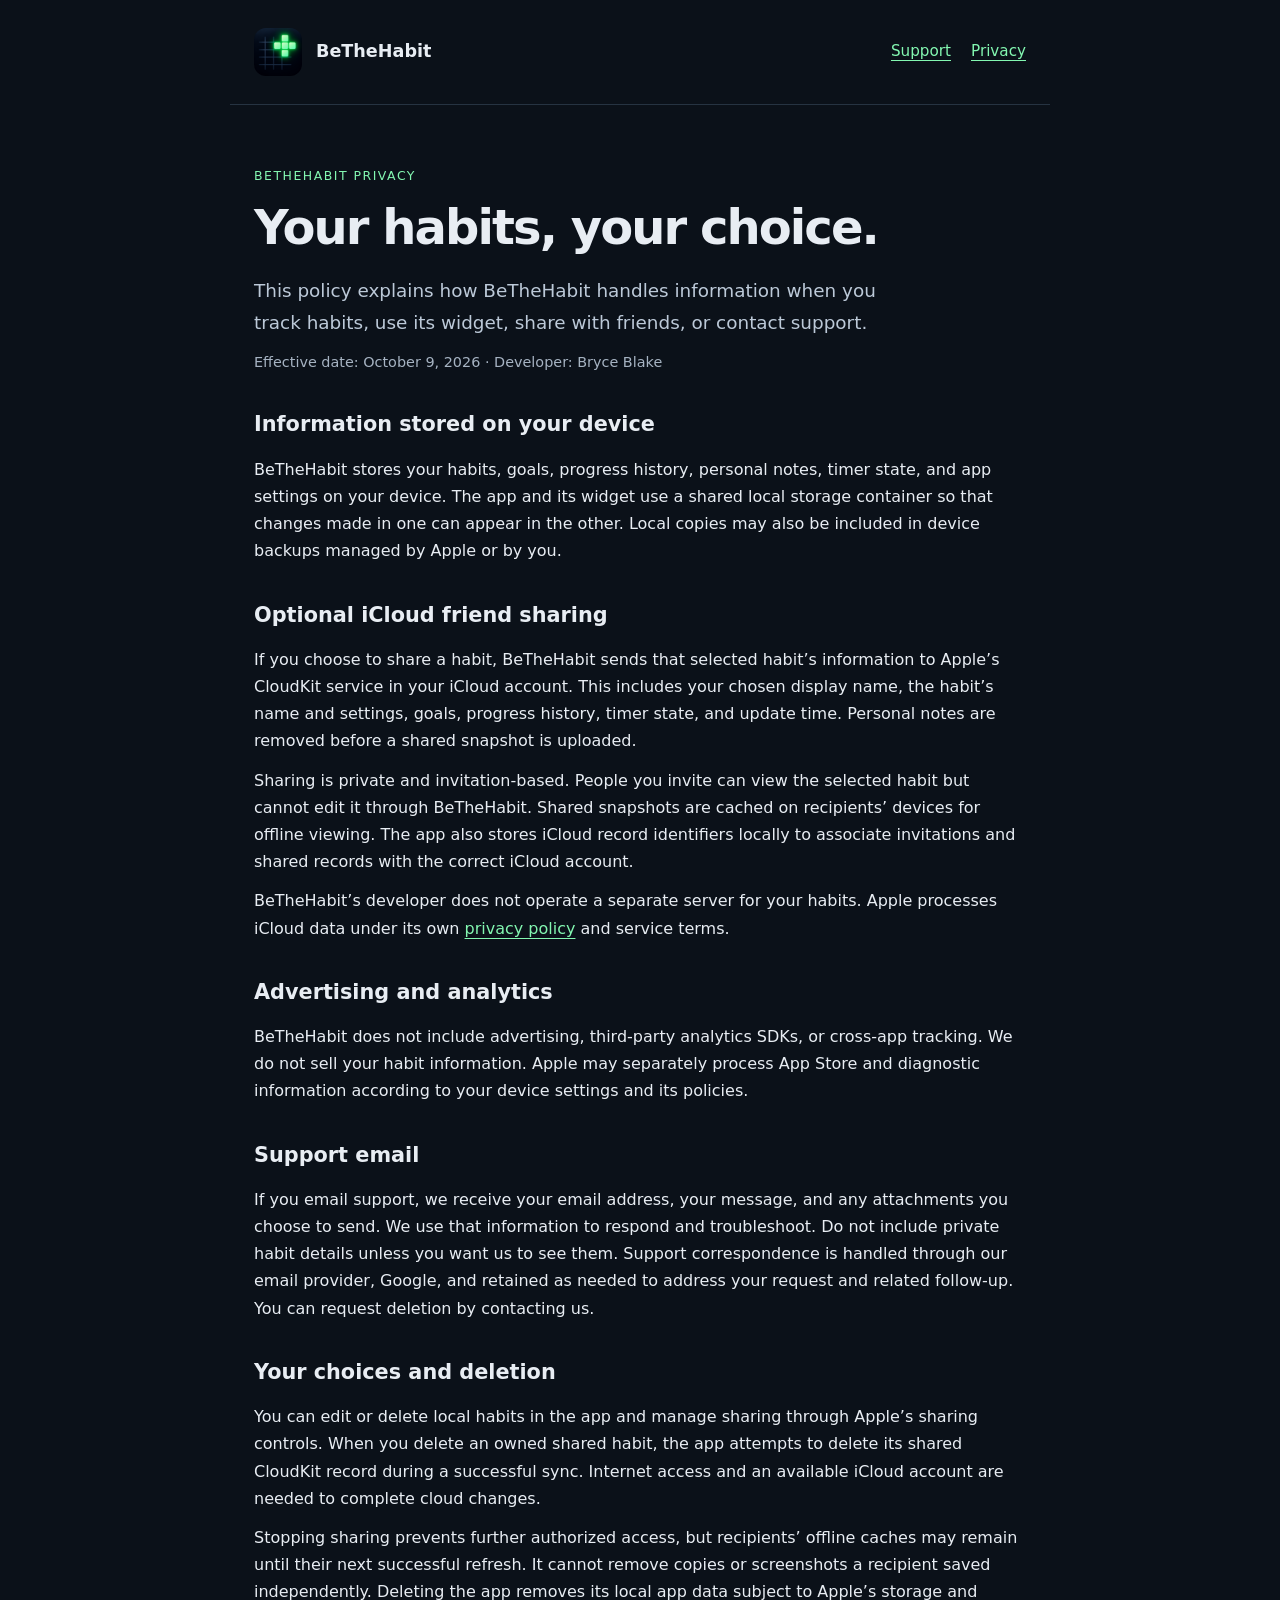
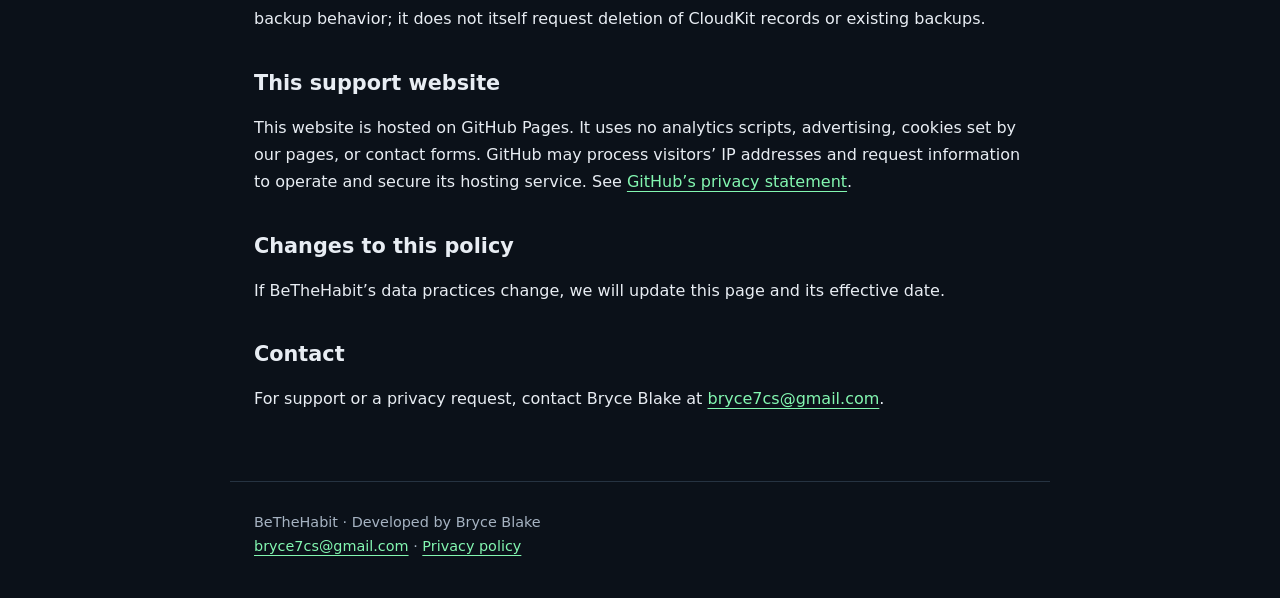
==== privacy.html @ 4c1d2d4c "Publish BeTheHabit support and privacy pages" ====
<!doctype html>
<html lang="en"><head><meta charset="utf-8"><meta name="viewport" content="width=device-width,initial-scale=1"><title>Privacy policy | BeTheHabit</title><meta name="description" content="How BeTheHabit stores habits and handles optional iCloud sharing."><link rel="icon" type="image/png" href="assets/app-icon.png"><link rel="stylesheet" href="assets/style.css"></head>
<body><a class="skip" href="#main">Skip to content</a><header><a class="brand" href="index.html"><img src="assets/app-icon.png" alt="" width="48" height="48">BeTheHabit</a><nav aria-label="Main navigation"><a href="support.html">Support</a><a href="privacy.html">Privacy</a></nav></header><main id="main"><p class="label">BeTheHabit privacy</p><h1>Your habits, your choice.</h1><p class="intro">This policy explains how BeTheHabit handles information when you track habits, use its widget, share with friends, or contact support.</p><p class="muted">Effective date: October 9, 2026 · Developer: Bryce Blake</p><h2>Information stored on your device</h2><p>BeTheHabit stores your habits, goals, progress history, personal notes, timer state, and app settings on your device. The app and its widget use a shared local storage container so that changes made in one can appear in the other. Local copies may also be included in device backups managed by Apple or by you.</p><h2>Optional iCloud friend sharing</h2><p>If you choose to share a habit, BeTheHabit sends that selected habit’s information to Apple’s CloudKit service in your iCloud account. This includes your chosen display name, the habit’s name and settings, goals, progress history, timer state, and update time. Personal notes are removed before a shared snapshot is uploaded.</p><p>Sharing is private and invitation-based. People you invite can view the selected habit but cannot edit it through BeTheHabit. Shared snapshots are cached on recipients’ devices for offline viewing. The app also stores iCloud record identifiers locally to associate invitations and shared records with the correct iCloud account.</p><p>BeTheHabit’s developer does not operate a separate server for your habits. Apple processes iCloud data under its own <a href="https://www.apple.com/legal/privacy/">privacy policy</a> and service terms.</p><h2>Advertising and analytics</h2><p>BeTheHabit does not include advertising, third-party analytics SDKs, or cross-app tracking. We do not sell your habit information. Apple may separately process App Store and diagnostic information according to your device settings and its policies.</p><h2>Support email</h2><p>If you email support, we receive your email address, your message, and any attachments you choose to send. We use that information to respond and troubleshoot. Do not include private habit details unless you want us to see them. Support correspondence is handled through our email provider, Google, and retained as needed to address your request and related follow-up. You can request deletion by contacting us.</p><h2>Your choices and deletion</h2><p>You can edit or delete local habits in the app and manage sharing through Apple’s sharing controls. When you delete an owned shared habit, the app attempts to delete its shared CloudKit record during a successful sync. Internet access and an available iCloud account are needed to complete cloud changes.</p><p>Stopping sharing prevents further authorized access, but recipients’ offline caches may remain until their next successful refresh. It cannot remove copies or screenshots a recipient saved independently. Deleting the app removes its local app data subject to Apple’s storage and backup behavior; it does not itself request deletion of CloudKit records or existing backups.</p><h2>This support website</h2><p>This website is hosted on GitHub Pages. It uses no analytics scripts, advertising, cookies set by our pages, or contact forms. GitHub may process visitors’ IP addresses and request information to operate and secure its hosting service. See <a href="https://docs.github.com/en/site-policy/privacy-policies/github-general-privacy-statement">GitHub’s privacy statement</a>.</p><h2>Changes to this policy</h2><p>If BeTheHabit’s data practices change, we will update this page and its effective date.</p><h2>Contact</h2><p>For support or a privacy request, contact Bryce Blake at <a href="mailto:bryce7cs@gmail.com">bryce7cs@gmail.com</a>.</p></main><footer>BeTheHabit · Developed by Bryce Blake<br><a href="mailto:bryce7cs@gmail.com">bryce7cs@gmail.com</a> · <a href="privacy.html">Privacy policy</a></footer></body></html>
---- assets/style.css ----
*{box-sizing:border-box}html{color-scheme:dark}body{margin:0;background:#0b1119;color:#e8edf3;font-family:system-ui,-apple-system,BlinkMacSystemFont,"Segoe UI",sans-serif;line-height:1.7}a{color:#83f7b1;text-underline-offset:4px}a:hover{color:#c5ffdb}a:focus-visible{outline:2px solid #83f7b1;outline-offset:5px}header,main,footer{max-width:820px;margin:auto;padding:28px 24px}header{display:flex;align-items:center;justify-content:space-between;gap:24px;border-bottom:1px solid #263341}.brand{display:flex;align-items:center;gap:14px;color:inherit;text-decoration:none;font-weight:700;font-size:1.1rem}.brand img{width:48px;height:48px;border-radius:12px}nav{display:flex;gap:20px;font-size:.95rem}main{padding-top:48px;padding-bottom:56px}h1{font-size:clamp(2rem,6vw,3rem);line-height:1.15;letter-spacing:-.04em;margin:0 0 20px}h2{font-size:1.3rem;margin-top:36px;line-height:1.35}p{margin:12px 0}.intro{font-size:1.15rem;color:#bcc9d8;max-width:630px}.label{text-transform:uppercase;letter-spacing:.12em;font-size:.78rem;color:#83f7b1;margin-bottom:14px}.contact{display:block;margin:26px 0;padding:24px;border:1px solid #31463c;background:#12231c;border-radius:16px;text-decoration:none}.contact strong{font-size:1.15rem}.contact span{display:block;color:#c1d1c8;margin-top:4px}.muted,footer{color:#a6b3c2;font-size:.9rem}footer{border-top:1px solid #263341;padding-bottom:40px}li{margin:8px 0}.skip{position:absolute;left:-9999px}.skip:focus{left:12px;top:10px;background:#0b1119;padding:10px;z-index:10}@media(max-width:520px){header{flex-wrap:wrap;padding:20px}main{padding:32px 20px}nav{gap:18px}}
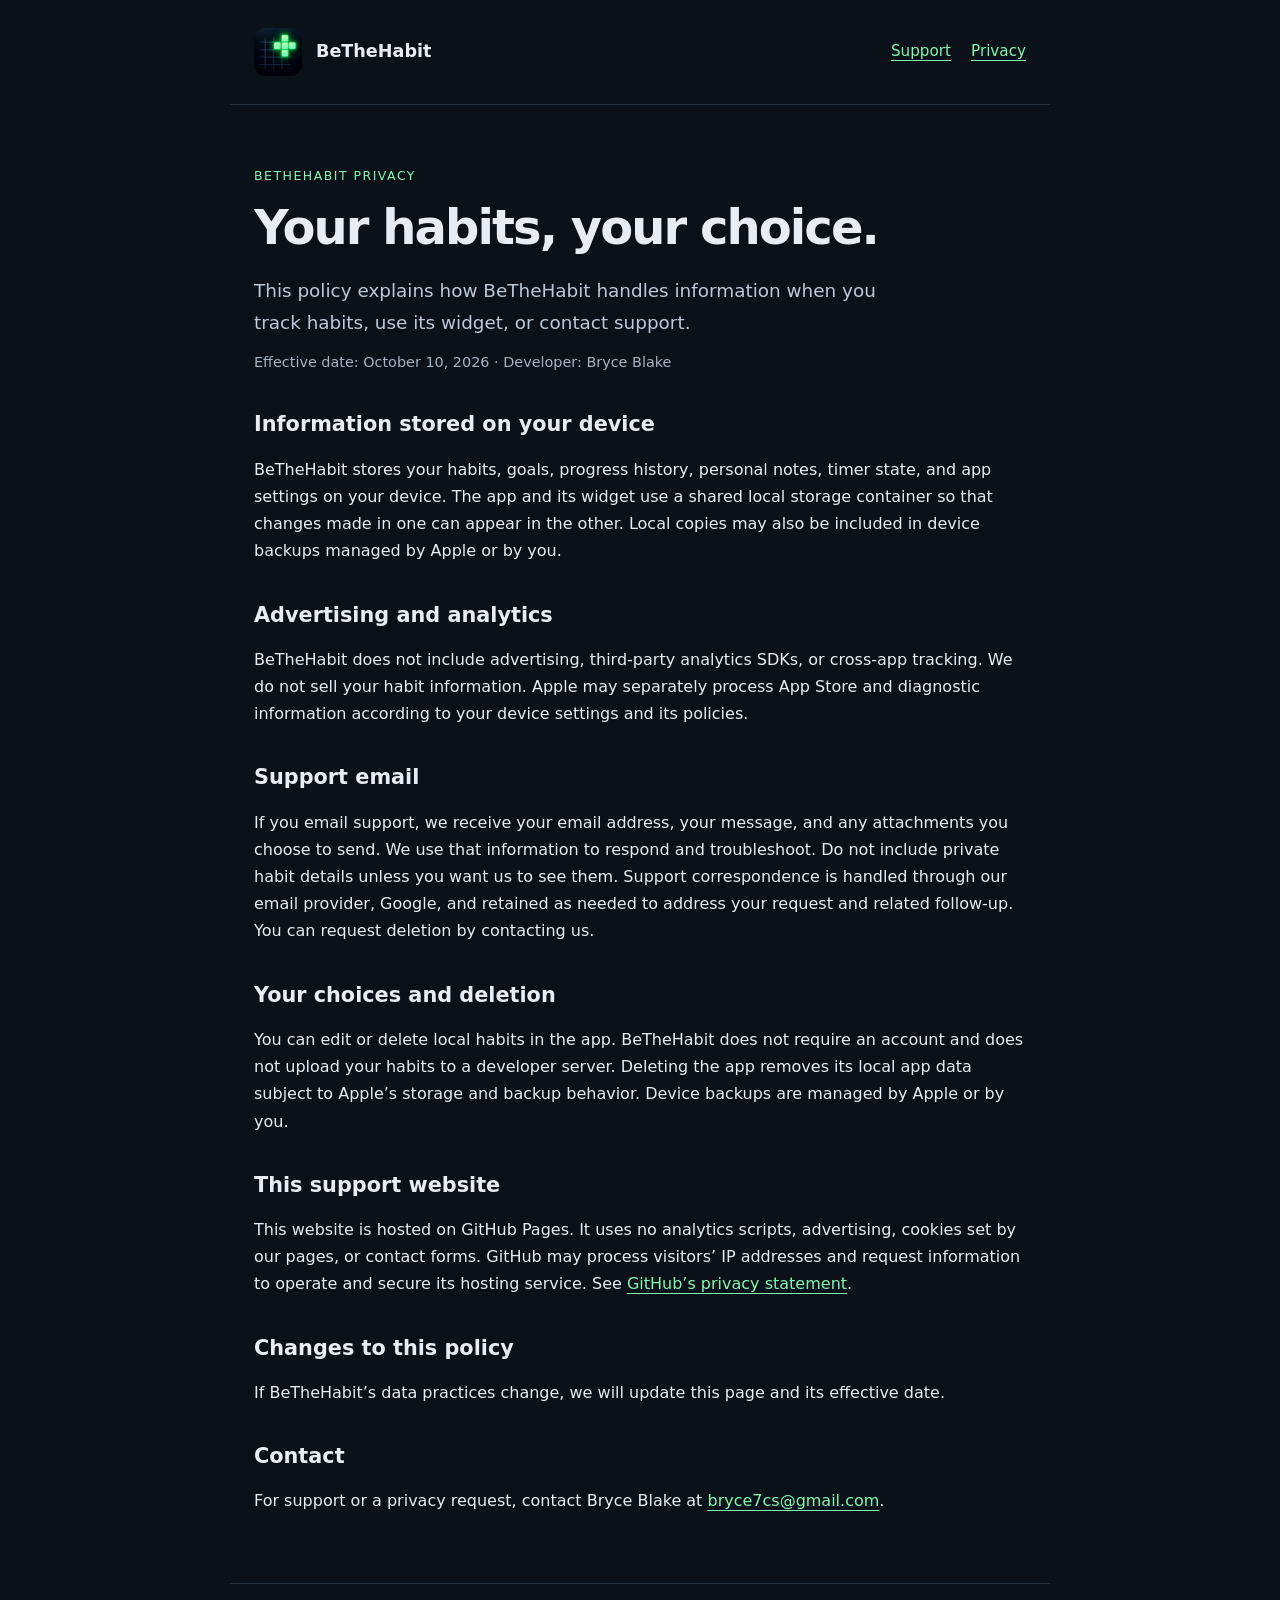
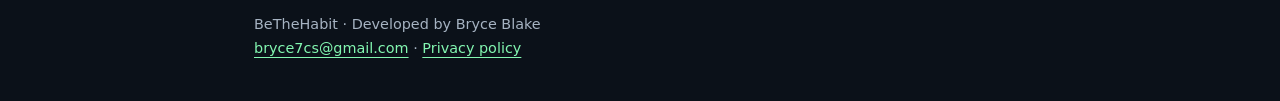
==== commit 07e6cbe9: "Remove unfinished friend sharing from support pages" ====
--- a/privacy.html
+++ b/privacy.html
@@ -1,3 +1,3 @@
 <!doctype html>
-<html lang="en"><head><meta charset="utf-8"><meta name="viewport" content="width=device-width,initial-scale=1"><title>Privacy policy | BeTheHabit</title><meta name="description" content="How BeTheHabit stores habits and handles optional iCloud sharing."><link rel="icon" type="image/png" href="assets/app-icon.png"><link rel="stylesheet" href="assets/style.css"></head>
-<body><a class="skip" href="#main">Skip to content</a><header><a class="brand" href="index.html"><img src="assets/app-icon.png" alt="" width="48" height="48">BeTheHabit</a><nav aria-label="Main navigation"><a href="support.html">Support</a><a href="privacy.html">Privacy</a></nav></header><main id="main"><p class="label">BeTheHabit privacy</p><h1>Your habits, your choice.</h1><p class="intro">This policy explains how BeTheHabit handles information when you track habits, use its widget, share with friends, or contact support.</p><p class="muted">Effective date: October 9, 2026 · Developer: Bryce Blake</p><h2>Information stored on your device</h2><p>BeTheHabit stores your habits, goals, progress history, personal notes, timer state, and app settings on your device. The app and its widget use a shared local storage container so that changes made in one can appear in the other. Local copies may also be included in device backups managed by Apple or by you.</p><h2>Optional iCloud friend sharing</h2><p>If you choose to share a habit, BeTheHabit sends that selected habit’s information to Apple’s CloudKit service in your iCloud account. This includes your chosen display name, the habit’s name and settings, goals, progress history, timer state, and update time. Personal notes are removed before a shared snapshot is uploaded.</p><p>Sharing is private and invitation-based. People you invite can view the selected habit but cannot edit it through BeTheHabit. Shared snapshots are cached on recipients’ devices for offline viewing. The app also stores iCloud record identifiers locally to associate invitations and shared records with the correct iCloud account.</p><p>BeTheHabit’s developer does not operate a separate server for your habits. Apple processes iCloud data under its own <a href="https://www.apple.com/legal/privacy/">privacy policy</a> and service terms.</p><h2>Advertising and analytics</h2><p>BeTheHabit does not include advertising, third-party analytics SDKs, or cross-app tracking. We do not sell your habit information. Apple may separately process App Store and diagnostic information according to your device settings and its policies.</p><h2>Support email</h2><p>If you email support, we receive your email address, your message, and any attachments you choose to send. We use that information to respond and troubleshoot. Do not include private habit details unless you want us to see them. Support correspondence is handled through our email provider, Google, and retained as needed to address your request and related follow-up. You can request deletion by contacting us.</p><h2>Your choices and deletion</h2><p>You can edit or delete local habits in the app and manage sharing through Apple’s sharing controls. When you delete an owned shared habit, the app attempts to delete its shared CloudKit record during a successful sync. Internet access and an available iCloud account are needed to complete cloud changes.</p><p>Stopping sharing prevents further authorized access, but recipients’ offline caches may remain until their next successful refresh. It cannot remove copies or screenshots a recipient saved independently. Deleting the app removes its local app data subject to Apple’s storage and backup behavior; it does not itself request deletion of CloudKit records or existing backups.</p><h2>This support website</h2><p>This website is hosted on GitHub Pages. It uses no analytics scripts, advertising, cookies set by our pages, or contact forms. GitHub may process visitors’ IP addresses and request information to operate and secure its hosting service. See <a href="https://docs.github.com/en/site-policy/privacy-policies/github-general-privacy-statement">GitHub’s privacy statement</a>.</p><h2>Changes to this policy</h2><p>If BeTheHabit’s data practices change, we will update this page and its effective date.</p><h2>Contact</h2><p>For support or a privacy request, contact Bryce Blake at <a href="mailto:bryce7cs@gmail.com">bryce7cs@gmail.com</a>.</p></main><footer>BeTheHabit · Developed by Bryce Blake<br><a href="mailto:bryce7cs@gmail.com">bryce7cs@gmail.com</a> · <a href="privacy.html">Privacy policy</a></footer></body></html>
+<html lang="en"><head><meta charset="utf-8"><meta name="viewport" content="width=device-width,initial-scale=1"><title>Privacy policy | BeTheHabit</title><meta name="description" content="How BeTheHabit stores habits and stores local habit data."><link rel="icon" type="image/png" href="assets/app-icon.png"><link rel="stylesheet" href="assets/style.css"></head>
+<body><a class="skip" href="#main">Skip to content</a><header><a class="brand" href="index.html"><img src="assets/app-icon.png" alt="" width="48" height="48">BeTheHabit</a><nav aria-label="Main navigation"><a href="support.html">Support</a><a href="privacy.html">Privacy</a></nav></header><main id="main"><p class="label">BeTheHabit privacy</p><h1>Your habits, your choice.</h1><p class="intro">This policy explains how BeTheHabit handles information when you track habits, use its widget, or contact support.</p><p class="muted">Effective date: October 10, 2026 · Developer: Bryce Blake</p><h2>Information stored on your device</h2><p>BeTheHabit stores your habits, goals, progress history, personal notes, timer state, and app settings on your device. The app and its widget use a shared local storage container so that changes made in one can appear in the other. Local copies may also be included in device backups managed by Apple or by you.</p><h2>Advertising and analytics</h2><p>BeTheHabit does not include advertising, third-party analytics SDKs, or cross-app tracking. We do not sell your habit information. Apple may separately process App Store and diagnostic information according to your device settings and its policies.</p><h2>Support email</h2><p>If you email support, we receive your email address, your message, and any attachments you choose to send. We use that information to respond and troubleshoot. Do not include private habit details unless you want us to see them. Support correspondence is handled through our email provider, Google, and retained as needed to address your request and related follow-up. You can request deletion by contacting us.</p><h2>Your choices and deletion</h2><p>You can edit or delete local habits in the app. BeTheHabit does not require an account and does not upload your habits to a developer server. Deleting the app removes its local app data subject to Apple’s storage and backup behavior. Device backups are managed by Apple or by you.</p><h2>This support website</h2><p>This website is hosted on GitHub Pages. It uses no analytics scripts, advertising, cookies set by our pages, or contact forms. GitHub may process visitors’ IP addresses and request information to operate and secure its hosting service. See <a href="https://docs.github.com/en/site-policy/privacy-policies/github-general-privacy-statement">GitHub’s privacy statement</a>.</p><h2>Changes to this policy</h2><p>If BeTheHabit’s data practices change, we will update this page and its effective date.</p><h2>Contact</h2><p>For support or a privacy request, contact Bryce Blake at <a href="mailto:bryce7cs@gmail.com">bryce7cs@gmail.com</a>.</p></main><footer>BeTheHabit · Developed by Bryce Blake<br><a href="mailto:bryce7cs@gmail.com">bryce7cs@gmail.com</a> · <a href="privacy.html">Privacy policy</a></footer></body></html>
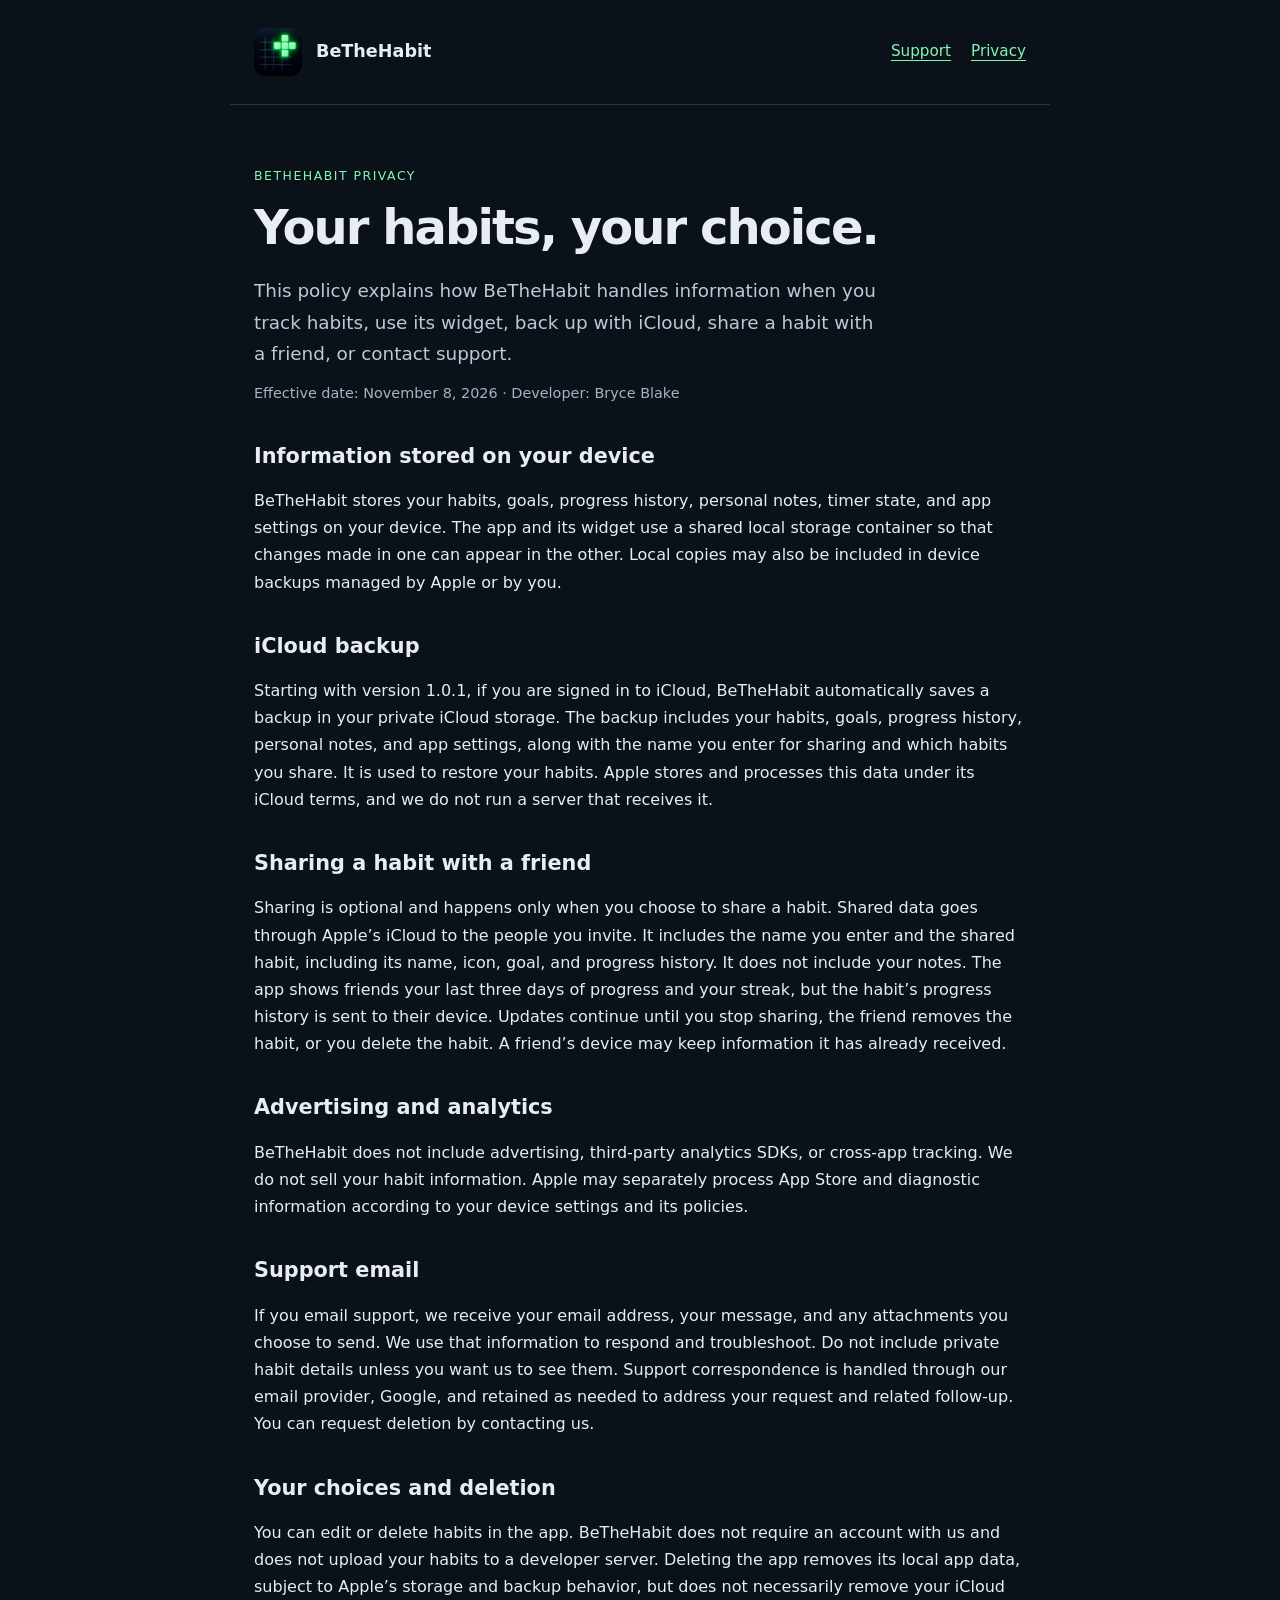
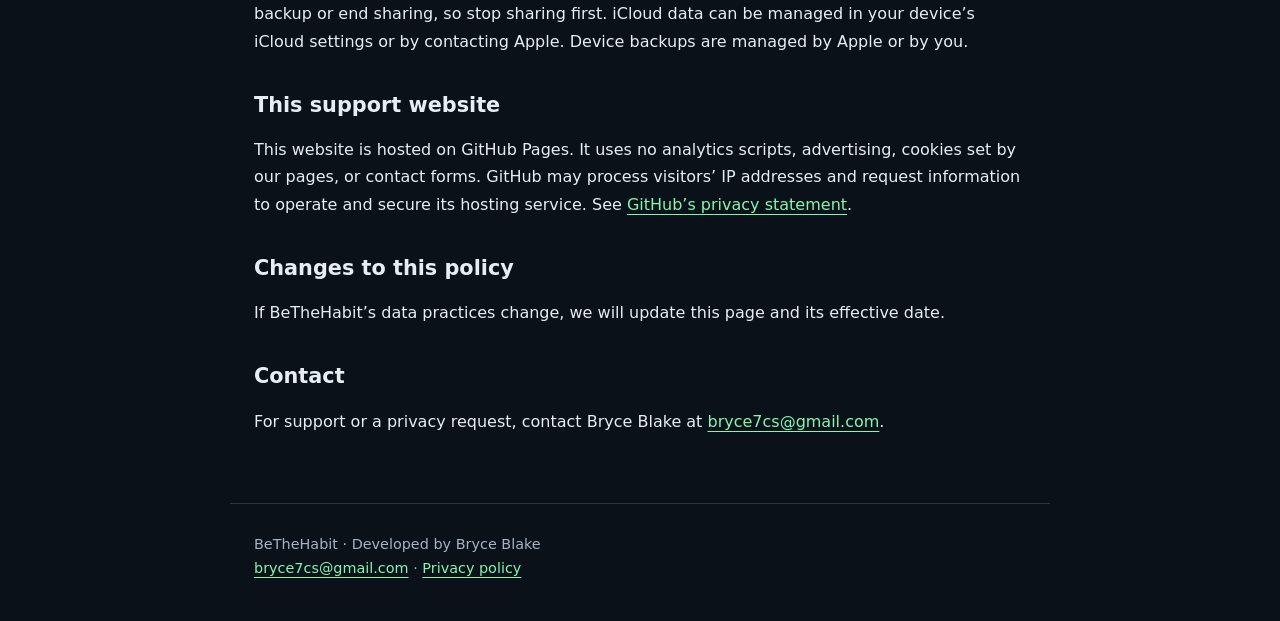
==== commit bd2c933b: "Add iCloud backup and friend sharing to privacy policy Version 1.0.1 turns on automatic iCloud backu" ====
--- a/privacy.html
+++ b/privacy.html
@@ -1,3 +1,3 @@
 <!doctype html>
 <html lang="en"><head><meta charset="utf-8"><meta name="viewport" content="width=device-width,initial-scale=1"><title>Privacy policy | BeTheHabit</title><meta name="description" content="How BeTheHabit stores habits and stores local habit data."><link rel="icon" type="image/png" href="assets/app-icon.png"><link rel="stylesheet" href="assets/style.css"></head>
-<body><a class="skip" href="#main">Skip to content</a><header><a class="brand" href="index.html"><img src="assets/app-icon.png" alt="" width="48" height="48">BeTheHabit</a><nav aria-label="Main navigation"><a href="support.html">Support</a><a href="privacy.html">Privacy</a></nav></header><main id="main"><p class="label">BeTheHabit privacy</p><h1>Your habits, your choice.</h1><p class="intro">This policy explains how BeTheHabit handles information when you track habits, use its widget, or contact support.</p><p class="muted">Effective date: October 10, 2026 · Developer: Bryce Blake</p><h2>Information stored on your device</h2><p>BeTheHabit stores your habits, goals, progress history, personal notes, timer state, and app settings on your device. The app and its widget use a shared local storage container so that changes made in one can appear in the other. Local copies may also be included in device backups managed by Apple or by you.</p><h2>Advertising and analytics</h2><p>BeTheHabit does not include advertising, third-party analytics SDKs, or cross-app tracking. We do not sell your habit information. Apple may separately process App Store and diagnostic information according to your device settings and its policies.</p><h2>Support email</h2><p>If you email support, we receive your email address, your message, and any attachments you choose to send. We use that information to respond and troubleshoot. Do not include private habit details unless you want us to see them. Support correspondence is handled through our email provider, Google, and retained as needed to address your request and related follow-up. You can request deletion by contacting us.</p><h2>Your choices and deletion</h2><p>You can edit or delete local habits in the app. BeTheHabit does not require an account and does not upload your habits to a developer server. Deleting the app removes its local app data subject to Apple’s storage and backup behavior. Device backups are managed by Apple or by you.</p><h2>This support website</h2><p>This website is hosted on GitHub Pages. It uses no analytics scripts, advertising, cookies set by our pages, or contact forms. GitHub may process visitors’ IP addresses and request information to operate and secure its hosting service. See <a href="https://docs.github.com/en/site-policy/privacy-policies/github-general-privacy-statement">GitHub’s privacy statement</a>.</p><h2>Changes to this policy</h2><p>If BeTheHabit’s data practices change, we will update this page and its effective date.</p><h2>Contact</h2><p>For support or a privacy request, contact Bryce Blake at <a href="mailto:bryce7cs@gmail.com">bryce7cs@gmail.com</a>.</p></main><footer>BeTheHabit · Developed by Bryce Blake<br><a href="mailto:bryce7cs@gmail.com">bryce7cs@gmail.com</a> · <a href="privacy.html">Privacy policy</a></footer></body></html>
+<body><a class="skip" href="#main">Skip to content</a><header><a class="brand" href="index.html"><img src="assets/app-icon.png" alt="" width="48" height="48">BeTheHabit</a><nav aria-label="Main navigation"><a href="support.html">Support</a><a href="privacy.html">Privacy</a></nav></header><main id="main"><p class="label">BeTheHabit privacy</p><h1>Your habits, your choice.</h1><p class="intro">This policy explains how BeTheHabit handles information when you track habits, use its widget, back up with iCloud, share a habit with a friend, or contact support.</p><p class="muted">Effective date: November 8, 2026 · Developer: Bryce Blake</p><h2>Information stored on your device</h2><p>BeTheHabit stores your habits, goals, progress history, personal notes, timer state, and app settings on your device. The app and its widget use a shared local storage container so that changes made in one can appear in the other. Local copies may also be included in device backups managed by Apple or by you.</p><h2>iCloud backup</h2><p>Starting with version 1.0.1, if you are signed in to iCloud, BeTheHabit automatically saves a backup in your private iCloud storage. The backup includes your habits, goals, progress history, personal notes, and app settings, along with the name you enter for sharing and which habits you share. It is used to restore your habits. Apple stores and processes this data under its iCloud terms, and we do not run a server that receives it.</p><h2>Sharing a habit with a friend</h2><p>Sharing is optional and happens only when you choose to share a habit. Shared data goes through Apple’s iCloud to the people you invite. It includes the name you enter and the shared habit, including its name, icon, goal, and progress history. It does not include your notes. The app shows friends your last three days of progress and your streak, but the habit’s progress history is sent to their device. Updates continue until you stop sharing, the friend removes the habit, or you delete the habit. A friend’s device may keep information it has already received.</p><h2>Advertising and analytics</h2><p>BeTheHabit does not include advertising, third-party analytics SDKs, or cross-app tracking. We do not sell your habit information. Apple may separately process App Store and diagnostic information according to your device settings and its policies.</p><h2>Support email</h2><p>If you email support, we receive your email address, your message, and any attachments you choose to send. We use that information to respond and troubleshoot. Do not include private habit details unless you want us to see them. Support correspondence is handled through our email provider, Google, and retained as needed to address your request and related follow-up. You can request deletion by contacting us.</p><h2>Your choices and deletion</h2><p>You can edit or delete habits in the app. BeTheHabit does not require an account with us and does not upload your habits to a developer server. Deleting the app removes its local app data, subject to Apple’s storage and backup behavior, but does not necessarily remove your iCloud backup or end sharing, so stop sharing first. iCloud data can be managed in your device’s iCloud settings or by contacting Apple. Device backups are managed by Apple or by you.</p><h2>This support website</h2><p>This website is hosted on GitHub Pages. It uses no analytics scripts, advertising, cookies set by our pages, or contact forms. GitHub may process visitors’ IP addresses and request information to operate and secure its hosting service. See <a href="https://docs.github.com/en/site-policy/privacy-policies/github-general-privacy-statement">GitHub’s privacy statement</a>.</p><h2>Changes to this policy</h2><p>If BeTheHabit’s data practices change, we will update this page and its effective date.</p><h2>Contact</h2><p>For support or a privacy request, contact Bryce Blake at <a href="mailto:bryce7cs@gmail.com">bryce7cs@gmail.com</a>.</p></main><footer>BeTheHabit · Developed by Bryce Blake<br><a href="mailto:bryce7cs@gmail.com">bryce7cs@gmail.com</a> · <a href="privacy.html">Privacy policy</a></footer></body></html>
